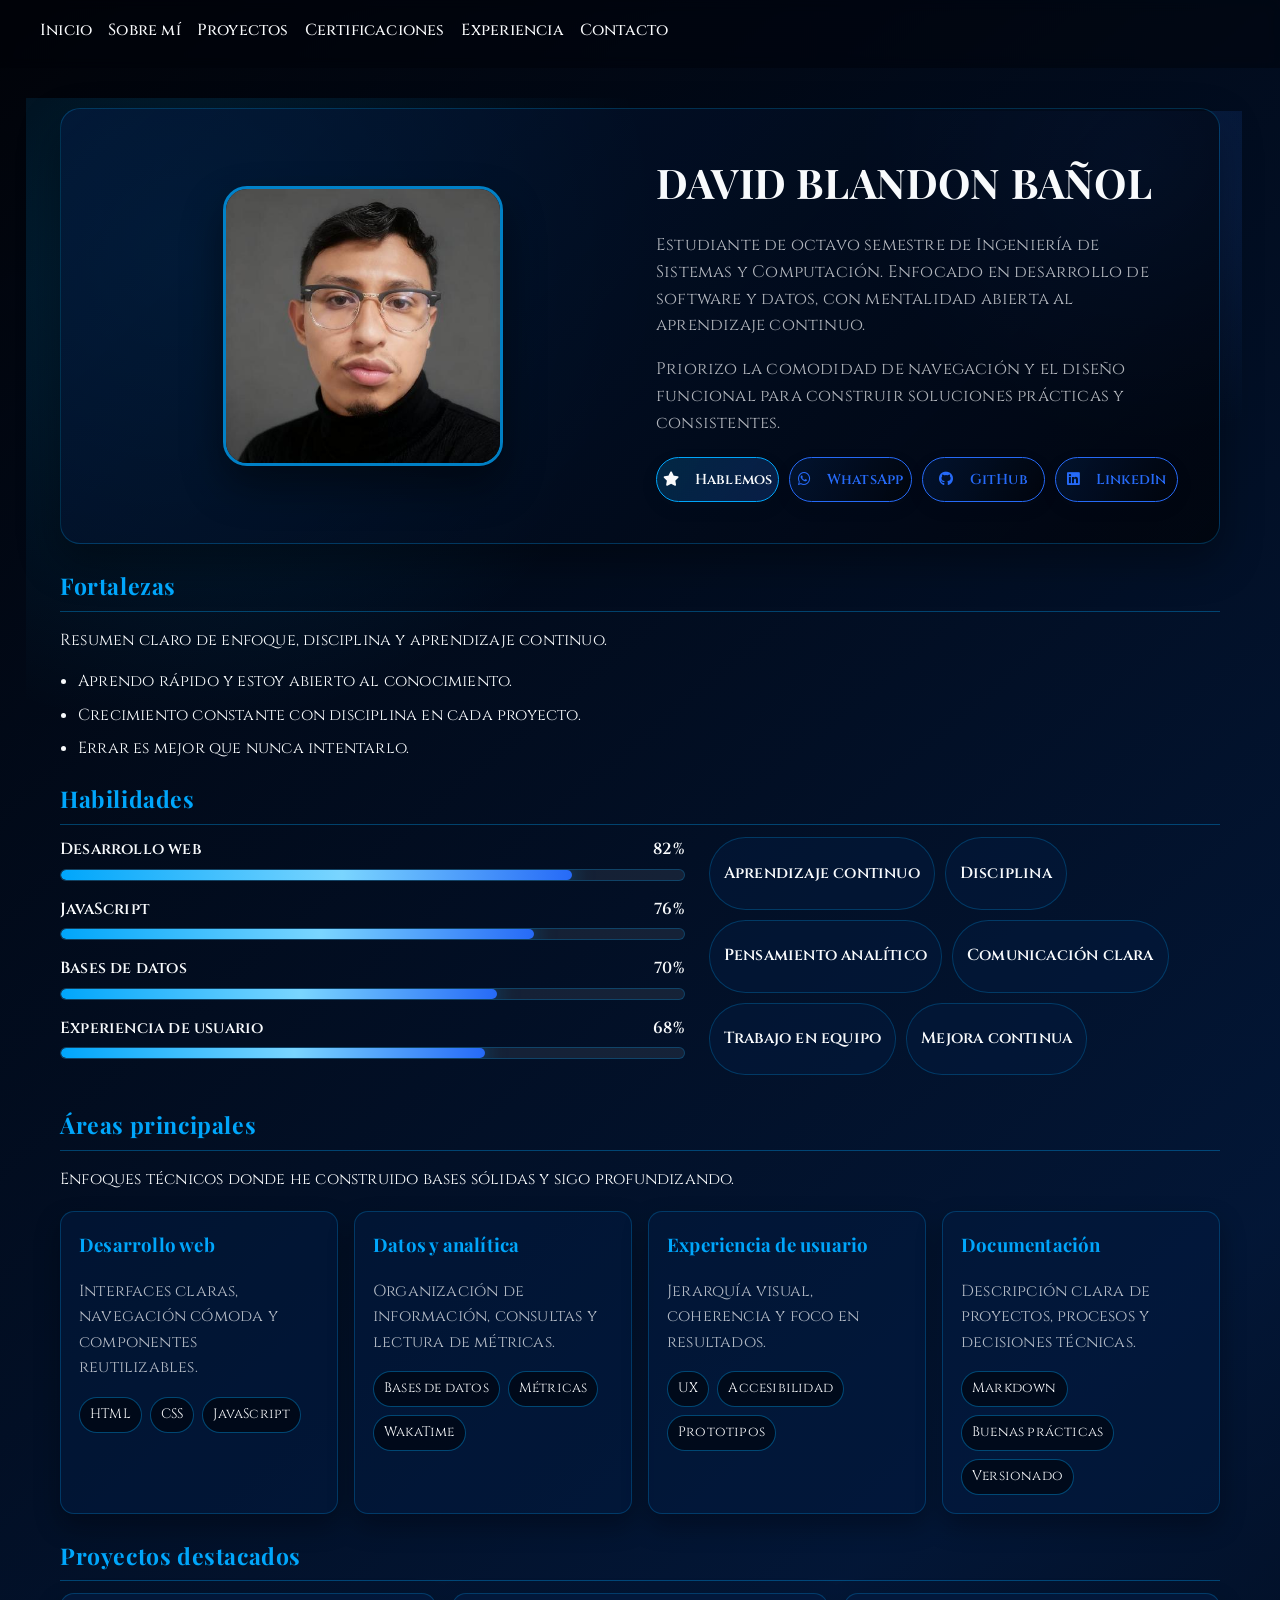
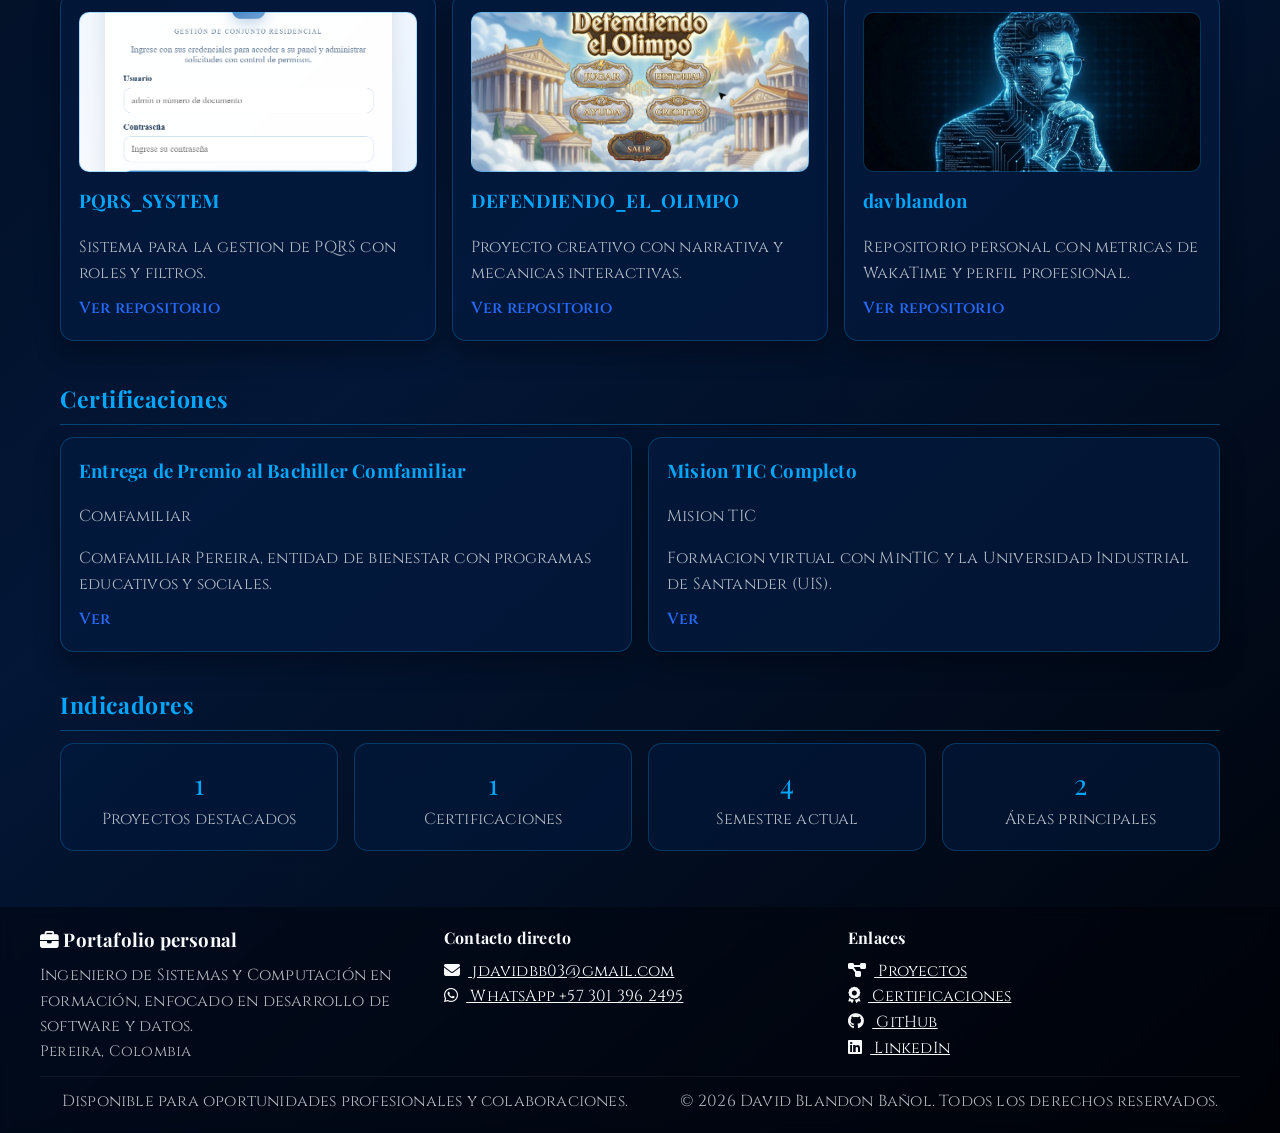
==== index.html @ 39296f5f "PORTAFOLIO_PERSONAL" ====
<!doctype html>
<html lang="es">
  <head>
    <meta charset="utf-8" />
    <meta name="viewport" content="width=device-width, initial-scale=1" />
    <title>Portafolio - Inicio</title>
    <link rel="stylesheet" href="css/tokens.css" />
    <link rel="stylesheet" href="css/main.css" />
    <link
      rel="stylesheet"
      href="https://cdnjs.cloudflare.com/ajax/libs/font-awesome/6.5.2/css/all.min.css"
    />
  </head>
  <body class="home">
    <header class="site-header">
      <nav class="site-nav">
        <a href="index.html">Inicio</a>
        <a href="about.html">Sobre mí</a>
        <a href="projects.html">Proyectos</a>
        <a href="certifications.html">Certificaciones</a>
        <a href="experience.html">Experiencia</a>
        <a href="contact.html">Contacto</a>
      </nav>
    </header>

    <main>
      <section class="hero reveal">
        <div class="hero-grid">
          <div class="hero-profile-block">
            <img src="assets/images/foto.jpg" alt="Foto de David Blandon Bañol" loading="lazy" />
          </div>
          <div>
            <h1>David Blandon Bañol</h1>
            <p>
              Estudiante de octavo semestre de Ingeniería de Sistemas y Computación.
              Enfocado en desarrollo de software y datos, con mentalidad abierta
              al aprendizaje continuo.
            </p>
            <p>
              Priorizo la comodidad de navegación y el diseño funcional para
              construir soluciones prácticas y consistentes.
            </p>
            <div class="hero-actions">
              <a class="btn" href="contact.html">
                <i class="fa-solid fa-star" aria-hidden="true"></i>
                Hablemos
              </a>
              <a class="btn btn-secondary" href="https://wa.me/573013962495" target="_blank" rel="noreferrer">
                <i class="fa-brands fa-whatsapp" aria-hidden="true"></i>
                WhatsApp
              </a>
              <a class="btn btn-secondary" href="https://github.com/davblandon" target="_blank" rel="noreferrer">
                <i class="fa-brands fa-github" aria-hidden="true"></i>
                GitHub
              </a>
              <a class="btn btn-secondary" href="https://www.linkedin.com/in/davblandon003/" target="_blank" rel="noreferrer">
                <i class="fa-brands fa-linkedin" aria-hidden="true"></i>
                LinkedIn
              </a>
            </div>
          </div>
        </div>
      </section>

      <section class="highlights reveal">
        <h2>Fortalezas</h2>
        <p>Resumen claro de enfoque, disciplina y aprendizaje continuo.</p>
        <ul class="highlights-list">
          <li>Aprendo rápido y estoy abierto al conocimiento.</li>
          <li>Crecimiento constante con disciplina en cada proyecto.</li>
          <li>Errar es mejor que nunca intentarlo.</li>
        </ul>
      </section>

      <section class="skills reveal">
        <h2>Habilidades</h2>
        <div class="skills-grid">
          <div>
            <div class="skill-bar" data-level="82">
              <div class="skill-label">
                <span>Desarrollo web</span>
                <span>82%</span>
              </div>
              <div class="skill-track"><span class="skill-fill"></span></div>
            </div>
            <div class="skill-bar" data-level="76">
              <div class="skill-label">
                <span>JavaScript</span>
                <span>76%</span>
              </div>
              <div class="skill-track"><span class="skill-fill"></span></div>
            </div>
            <div class="skill-bar" data-level="70">
              <div class="skill-label">
                <span>Bases de datos</span>
                <span>70%</span>
              </div>
              <div class="skill-track"><span class="skill-fill"></span></div>
            </div>
            <div class="skill-bar" data-level="68">
              <div class="skill-label">
                <span>Experiencia de usuario</span>
                <span>68%</span>
              </div>
              <div class="skill-track"><span class="skill-fill"></span></div>
            </div>
          </div>
          <div class="skill-tags">
            <span class="tag">Aprendizaje continuo</span>
            <span class="tag">Disciplina</span>
            <span class="tag">Pensamiento analítico</span>
            <span class="tag">Comunicación clara</span>
            <span class="tag">Trabajo en equipo</span>
            <span class="tag">Mejora continua</span>
          </div>
        </div>
      </section>

      <section class="areas reveal">
        <h2>Áreas principales</h2>
        <p>Enfoques técnicos donde he construido bases sólidas y sigo profundizando.</p>
        <div class="areas-grid">
          <article class="area-card">
            <h3>Desarrollo web</h3>
            <p>Interfaces claras, navegación cómoda y componentes reutilizables.</p>
            <div class="area-tags">
              <span>HTML</span>
              <span>CSS</span>
              <span>JavaScript</span>
            </div>
          </article>
          <article class="area-card">
            <h3>Datos y analítica</h3>
            <p>Organización de información, consultas y lectura de métricas.</p>
            <div class="area-tags">
              <span>Bases de datos</span>
              <span>Métricas</span>
              <span>WakaTime</span>
            </div>
          </article>
          <article class="area-card">
            <h3>Experiencia de usuario</h3>
            <p>Jerarquía visual, coherencia y foco en resultados.</p>
            <div class="area-tags">
              <span>UX</span>
              <span>Accesibilidad</span>
              <span>Prototipos</span>
            </div>
          </article>
          <article class="area-card">
            <h3>Documentación</h3>
            <p>Descripción clara de proyectos, procesos y decisiones técnicas.</p>
            <div class="area-tags">
              <span>Markdown</span>
              <span>Buenas prácticas</span>
              <span>Versionado</span>
            </div>
          </article>
        </div>
      </section>

      <section class="featured-projects reveal">
        <h2>Proyectos destacados</h2>
        <div id="featured-projects" class="cards-grid"></div>
      </section>

      <section class="featured-certs reveal">
        <h2>Certificaciones</h2>
        <div id="featured-certs" class="cards-grid"></div>
      </section>

      <section class="metrics reveal">
        <h2>Indicadores</h2>
        <div class="metrics-grid">
          <div class="metric">
            <span class="metric-value" data-target="3">0</span>
            <span class="metric-label">Proyectos destacados</span>
          </div>
          <div class="metric">
            <span class="metric-value" data-target="2">0</span>
            <span class="metric-label">Certificaciones</span>
          </div>
          <div class="metric">
            <span class="metric-value" data-target="8">0</span>
            <span class="metric-label">Semestre actual</span>
          </div>
          <div class="metric">
            <span class="metric-value" data-target="4">0</span>
            <span class="metric-label">Áreas principales</span>
          </div>
        </div>
      </section>
    </main>

    <footer class="site-footer">
      <div class="footer-grid">
        <div>
          <h3>
            <i class="fa-solid fa-briefcase" aria-hidden="true"></i>
            Portafolio personal
          </h3>
          <p>
            Ingeniero de Sistemas y Computación en formación, enfocado en
            desarrollo de software y datos.
          </p>
          <p class="footer-meta">Pereira, Colombia</p>
        </div>
        <div>
          <h4>Contacto directo</h4>
          <p>
            <a href="mailto:jdavidbb03@gmail.com">
              <i class="fa-solid fa-envelope" aria-hidden="true"></i>
              jdavidbb03@gmail.com
            </a>
          </p>
          <p>
            <a href="https://wa.me/573013962495" target="_blank" rel="noreferrer">
              <i class="fa-brands fa-whatsapp" aria-hidden="true"></i>
              WhatsApp +57 301 396 2495
            </a>
          </p>
        </div>
        <div>
          <h4>Enlaces</h4>
          <p>
            <a href="projects.html">
              <i class="fa-solid fa-diagram-project" aria-hidden="true"></i>
              Proyectos
            </a>
          </p>
          <p>
            <a href="certifications.html">
              <i class="fa-solid fa-award" aria-hidden="true"></i>
              Certificaciones
            </a>
          </p>
          <p>
            <a href="https://github.com/davblandon" target="_blank" rel="noreferrer">
              <i class="fa-brands fa-github" aria-hidden="true"></i>
              GitHub
            </a>
          </p>
          <p>
            <a href="https://www.linkedin.com/in/davblandon003/" target="_blank" rel="noreferrer">
              <i class="fa-brands fa-linkedin" aria-hidden="true"></i>
              LinkedIn
            </a>
          </p>
        </div>
      </div>
      <div class="footer-bottom">
        <p>Disponible para oportunidades profesionales y colaboraciones.</p>
        <p>© 2026 David Blandon Bañol. Todos los derechos reservados.</p>
      </div>
    </footer>

    <script src="js/main.js"></script>
    <script src="js/ui.js"></script>
  </body>
</html>
---- css/tokens.css ----
:root {
  --bg: #010309;
  --ink: #f8fafc;
  --ink-muted: rgba(248, 250, 252, 0.72);
  --accent: #00a6fb;
  --accent-2: #266af7;
  --card: rgba(3, 26, 63, 0.7);
  --border: rgba(0, 166, 251, 0.25);
  --font-sans: "Cinzel", "Georgia", serif;
  --font-display: "Playfair Display", "Times New Roman", serif;
  --radius: 14px;
  --shadow: 0 12px 30px rgba(31, 28, 26, 0.12);
  --shadow-soft: 0 6px 18px rgba(31, 28, 26, 0.08);
  --max-width: 1200px;
}
---- css/main.css ----
@import url("https://fonts.googleapis.com/css2?family=Cinzel:wght@400;500;600;700&family=Playfair+Display:wght@500;600;700&display=swap");

* {
  box-sizing: border-box;
}
body {
  margin: 0;
  background-color: var(--bg);
  background-image:
    radial-gradient(circle at 20% 20%, rgba(0, 166, 251, 0.18), transparent 55%),
    radial-gradient(circle at 80% 10%, rgba(38, 106, 247, 0.2), transparent 45%),
    linear-gradient(140deg, rgba(1, 3, 9, 0.9) 0%, rgba(3, 26, 63, 0.85) 60%, rgba(1, 3, 9, 0.9) 100%),
    url("../assets/images/background.png");
  background-repeat: no-repeat, no-repeat, no-repeat, no-repeat;
  background-size: 60vw 60vw, 40vw 40vw, cover, cover;
  background-attachment: scroll;
  background-blend-mode: screen, screen, normal, multiply;
  background-position: 5% 5%, 95% 5%, center, 50% var(--bg-offset, 0px);
  color: var(--ink);
  font-family: var(--font-sans);
  line-height: 1.6;
  letter-spacing: 0.2px;
  font-size: 16px;
}

a:hover {
  color: var(--accent-2);
}

a::after {
  content: "";
  position: absolute;
  left: 0;
  bottom: -3px;
  width: 100%;
  height: 2px;
  background: linear-gradient(90deg, var(--accent), var(--accent-2));
  transform: scaleX(0);
  transform-origin: left;
  transition: transform 0.25s ease;
}

a i,
.btn i {
  margin-right: 8px;
}

a:hover::after {
  transform: scaleX(1);
}

.site-header,
.site-footer {
  padding: 12px 20px;
  border-bottom: none;
  background: rgba(1, 3, 9, 0.45);
  backdrop-filter: blur(6px);
}

.site-footer {
  border-top: none;
  border-bottom: none;
}

.footer-grid {
  display: grid;
  grid-template-columns: repeat(auto-fit, minmax(220px, 1fr));
  gap: 12px;
  max-width: var(--max-width);
  margin: 0 auto 12px;
}

.footer-grid h3,
.footer-grid h4 {
  margin: 0 0 8px;
  font-family: var(--font-display);
  color: var(--ink);
}

.footer-grid p {
  margin: 0 0 8px;
  color: var(--ink-muted);
}

.footer-grid a {
  color: var(--ink);
}

.footer-meta {
  font-size: 0.95rem;
  color: var(--ink-muted);
}

.footer-bottom {
  border-top: 1px solid rgba(248,250,252,0.06);
  padding-top: 12px;
  display: flex;
  flex-wrap: wrap;
  justify-content: space-between;
  gap: 8px;
  max-width: var(--max-width);
  margin: 0 auto;
  color: var(--ink-muted);
}

.footer-bottom p {
  margin: 0;
}

.site-nav {
  display: flex;
  gap: 16px;
  flex-wrap: wrap;
  max-width: var(--max-width);
  margin: 0 auto;
}

.site-nav a {
  text-decoration: none;
  color: inherit;
  font-weight: 500;
  border-bottom: 2px solid transparent;
  padding-bottom: 4px;
}

/* language toggle removed - site in Spanish only */

.site-nav a:hover {
  border-bottom-color: var(--accent);
}

main {
  padding: 32px 20px 56px;
  max-width: var(--max-width);
  margin: 0 auto;
}

.hero {
  padding: 36px;
  border: 1px solid var(--border);
  border-radius: calc(var(--radius) + 6px);
  background: linear-gradient(135deg, rgba(3, 26, 63, 0.65) 0%, rgba(1, 3, 9, 0.75) 100%);
  box-shadow: 0 18px 40px rgba(0, 0, 0, 0.35);
}

.hero-grid {
  display: grid;
  grid-template-columns: minmax(0, 0.4fr) minmax(0, 0.6fr);
  gap: 28px;
  align-items: center;
}

.hero-profile-block {
  display: flex;
  justify-content: center;
}

.hero-profile-block img {
  width: min(280px, 80%);
  aspect-ratio: 1 / 1;
  border-radius: 24px;
  object-fit: cover;
  border: 3px solid rgba(0, 166, 251, 0.75);
  box-shadow: 0 20px 40px rgba(0, 0, 0, 0.45);
}

.hero h1 {
  font-family: var(--font-display);
  font-size: clamp(1.9rem, 3.2vw, 2.6rem);
  margin: 0 0 12px;
  text-transform: uppercase;
}

.hero p {
  max-width: 720px;
  font-size: 1.05rem;
  color: var(--ink-muted);
}

.hero-actions {
  margin-top: 20px;
  display: grid;
  grid-template-columns: repeat(4, minmax(0, 1fr));
  width: 100%;
  max-width: 100%;
  gap: 10px;
  align-items: center;
}

.btn {
  display: inline-flex;
  align-items: center;
  justify-content: center;
  gap: 8px;
  padding: 10px 14px;
  border: 1px solid var(--accent);
  border-radius: 999px;
  text-decoration: none;
  color: inherit;
  font-weight: 600;
  font-size: 0.9rem;
  box-shadow: var(--shadow-soft);
  background: linear-gradient(120deg, rgba(0, 166, 251, 0.18) 0%, rgba(38, 106, 247, 0.2) 100%);
  transition: transform 0.2s ease, box-shadow 0.2s ease, border-color 0.2s ease;
  position: relative;
  overflow: hidden;
  text-align: center;
}

.btn:hover {
  transform: translateY(-2px);
  box-shadow: 0 12px 30px rgba(0, 166, 251, 0.2);
  border-color: var(--accent-2);
}

.btn.btn-secondary {
  border-color: var(--accent-2);
  color: var(--accent-2);
  background: linear-gradient(120deg, rgba(3, 26, 63, 0.6) 0%, rgba(1, 3, 9, 0.7) 100%);
}

.btn .ripple {
  position: absolute;
  border-radius: 50%;
  transform: scale(0);
  animation: ripple 0.6s linear;
  background: rgba(0, 166, 251, 0.4);
  pointer-events: none;
}

@keyframes ripple {
  to {
    transform: scale(4);
    opacity: 0;
  }
}

.page-header h1,
.page-header h2,
section h2 {
  font-family: var(--font-display);
  letter-spacing: 0.6px;
  color: var(--accent);
}

section h2 {
  font-size: clamp(1.25rem, 1.8vw, 1.6rem);
  border-bottom: 1px solid rgba(0, 166, 251, 0.35);
  padding-bottom: 6px;
  margin-bottom: 12px;
}


.page-header {
  padding: 16px 0 8px;
  border-bottom: 1px solid var(--border);
  margin-bottom: 24px;
}

.highlights,
.featured-projects,
.featured-certs,
.projects-list,
.certs-list,
.about-body,
.contact-body {
  margin-top: 24px;
}

.contact-grid {
  display: grid;
  grid-template-columns: repeat(auto-fit, minmax(260px, 1fr));
  gap: 18px;
}

.contact-card h2 {
  margin-top: 0;
  font-family: var(--font-display);
  color: var(--accent);
}

.contact-lead {
  color: var(--ink-muted);
  margin-bottom: 14px;
}

.contact-list {
  margin: 0 0 16px;
  padding-left: 18px;
  color: var(--ink-muted);
}

.contact-list li {
  margin-bottom: 8px;
}

.contact-badges {
  display: flex;
  flex-wrap: wrap;
  gap: 10px;
}

.contact-actions {
  display: grid;
  gap: 10px;
  margin: 16px 0 12px;
}

.contact-note {
  margin: 0 0 10px;
  color: var(--ink-muted);
}

.contact-links {
  display: flex;
  flex-wrap: wrap;
  gap: 10px;
}

.contact-link {
  display: inline-flex;
  align-items: center;
  gap: 8px;
  padding: 8px 12px;
  border-radius: 999px;
  border: 1px solid var(--border);
  background: rgba(3, 26, 63, 0.5);
  color: var(--ink);
  font-weight: 600;
}

.contact-link::after {
  display: none;
}

.card {
  background: var(--card);
  border: 1px solid var(--border);
  border-radius: var(--radius);
  padding: 18px;
  box-shadow: 0 12px 24px rgba(1, 3, 9, 0.35);
  margin-bottom: 16px;
  transition: transform 0.2s ease, box-shadow 0.2s ease, border-color 0.2s ease;
  position: relative;
  overflow: hidden;
  transform-style: preserve-3d;
}

.card > * {
  position: relative;
  z-index: 1;
}

.card h3 {
  margin-top: 0;
  font-family: var(--font-display);
  color: var(--accent);
}

.card p {
  margin-bottom: 10px;
  color: var(--ink-muted);
}

.card a {
  color: var(--accent-2);
  text-decoration: none;
  font-weight: 600;
}

.card a:hover {
  text-decoration: underline;
}

.card:hover {
  transform: translateY(-4px) rotateX(1deg) rotateY(-1deg);
  box-shadow: 0 18px 32px rgba(0, 0, 0, 0.45);
  border-color: rgba(0, 166, 251, 0.5);
}

.card::after {
  content: "";
  position: absolute;
  inset: 0;
  background: radial-gradient(circle at top right, rgba(0, 166, 251, 0.22), transparent 55%);
  opacity: 0;
  transition: opacity 0.3s ease;
  z-index: 0;
  pointer-events: none;
}

.card:hover::after {
  opacity: 1;
}

.cards-grid {
  display: grid;
  grid-template-columns: repeat(auto-fit, minmax(240px, 1fr));
  gap: 16px;
  perspective: 1000px;
}

.reveal {
  /* Visible by default so content is accessible if JS/animations are disabled */
  opacity: 1;
  transform: none;
}

/* When JS wants to animate a reveal, set data-reveal="true" on the element */
.reveal[data-reveal="true"] {
  opacity: 0;
  transform: translateY(16px);
  animation: fade-up 0.8s ease forwards;
  animation-delay: var(--reveal-delay, 0s);
}

@keyframes fade-up {
  from {
    opacity: 0;
    transform: translateY(16px);
  }
  to {
    opacity: 1;
    transform: translateY(0);
  }
}

.site-footer p {
  max-width: var(--max-width);
  margin: 0 auto;
}

.highlights-list {
  margin: 12px 0 0;
  padding-left: 18px;
}

.highlights-list li {
  margin-bottom: 8px;
}

.skills-grid {
  display: grid;
  grid-template-columns: minmax(0, 1.1fr) minmax(0, 0.9fr);
  gap: 24px;
}

.skill-bar {
  margin-bottom: 16px;
}

.skill-label {
  display: flex;
  justify-content: space-between;
  align-items: center;
  font-weight: 600;
  margin-bottom: 6px;
}

.skill-track {
  height: 12px;
  background: rgba(248, 250, 252, 0.08);
  border-radius: 999px;
  overflow: hidden;
  border: 1px solid var(--border);
}

.skill-fill {
  display: block;
  height: 100%;
  width: 0;
  background: linear-gradient(90deg, #00a6fb 0%, #7ad5ff 55%, #266af7 100%);
  border-radius: 999px;
  transition: width 1.2s ease;
  box-shadow: 0 0 22px rgba(0, 166, 251, 0.65);
}

.skill-tags {
  display: flex;
  flex-wrap: wrap;
  gap: 10px;
}

.tag {
  display: inline-flex;
  align-items: center;
  justify-content: center;
  padding: 8px 14px;
  border-radius: 999px;
  border: 1px solid var(--border);
  background: rgba(3, 26, 63, 0.5);
  color: var(--ink);
  font-weight: 600;
  text-align: center;
  transition: transform 0.2s ease, box-shadow 0.2s ease, border-color 0.2s ease;
}

.tag:hover {
  transform: translateY(-2px);
  box-shadow: 0 10px 24px rgba(0, 166, 251, 0.2);
  border-color: rgba(0, 166, 251, 0.6);
}

.metrics-grid {
  display: grid;
  grid-template-columns: repeat(auto-fit, minmax(160px, 1fr));
  gap: 16px;
}

.metrics-note {
  margin-top: 12px;
  color: var(--ink-muted);
}

.areas {
  margin-top: 32px;
}

.timeline {
  position: relative;
  margin-top: 24px;
  padding-left: 28px;
}

.timeline-line {
  position: absolute;
  left: 10px;
  top: 6px;
  bottom: 6px;
  width: 2px;
  background: linear-gradient(180deg, rgba(0, 166, 251, 0.6), rgba(38, 106, 247, 0.2));
}

.timeline-item {
  position: relative;
  margin-bottom: 22px;
}

.timeline-dot {
  position: absolute;
  left: -2px;
  top: 10px;
  width: 14px;
  height: 14px;
  border-radius: 50%;
  background: var(--accent);
  box-shadow: 0 0 12px rgba(0, 166, 251, 0.6);
  border: 2px solid rgba(1, 3, 9, 0.8);
}

.timeline-content {
  border: 1px solid var(--border);
  border-radius: var(--radius);
  padding: 18px;
  background: rgba(3, 26, 63, 0.6);
  box-shadow: 0 12px 24px rgba(1, 3, 9, 0.35);
}

.timeline-content h3 {
  margin-top: 0;
  color: var(--accent);
  font-family: var(--font-display);
}

.timeline-meta {
  color: var(--ink-muted);
  margin-top: -6px;
  margin-bottom: 12px;
  font-size: 0.95rem;
}

.timeline-content ul {
  margin: 0;
  padding-left: 18px;
  color: var(--ink-muted);
}

.timeline-content li {
  margin-bottom: 8px;
}

.areas-grid {
  display: grid;
  grid-template-columns: repeat(auto-fit, minmax(220px, 1fr));
  gap: 16px;
  margin-top: 18px;
}

.area-card {
  border: 1px solid var(--border);
  border-radius: var(--radius);
  padding: 18px;
  background: rgba(3, 26, 63, 0.6);
  box-shadow: 0 12px 24px rgba(1, 3, 9, 0.35);
}

.area-card h3 {
  margin-top: 0;
  color: var(--accent);
  font-family: var(--font-display);
}

.area-card p {
  color: var(--ink-muted);
}

.area-tags {
  display: flex;
  flex-wrap: wrap;
  gap: 8px;
  margin-top: 12px;
}

.area-tags span {
  padding: 6px 10px;
  border-radius: 999px;
  border: 1px solid rgba(0, 166, 251, 0.4);
  background: rgba(1, 3, 9, 0.6);
  font-size: 0.85rem;
}

.metric {
  text-align: center;
  padding: 18px;
  border-radius: var(--radius);
  border: 1px solid var(--border);
  background: rgba(3, 26, 63, 0.6);
}

.metric-value {
  display: block;
  font-size: 1.75rem;
  font-family: var(--font-display);
  color: var(--accent);
}

.metric-label {
  color: var(--ink-muted);
}

.card-media {
  height: 160px;
  border-radius: calc(var(--radius) - 4px);
  background-size: cover;
  background-position: center;
  margin-bottom: 14px;
  transform: scale(1);
  transition: transform 0.5s ease;
  border: 1px solid rgba(0, 166, 251, 0.3);
}

.about-grid {
  display: grid;
  grid-template-columns: minmax(0, 0.35fr) minmax(0, 0.65fr);
  gap: 24px;
  align-items: start;
}

.about-profile img {
  width: 100%;
  max-width: 240px;
  border-radius: var(--radius);
  object-fit: cover;
  border: 1px solid var(--border);
  box-shadow: 0 14px 28px rgba(0, 0, 0, 0.35);
}

.card:hover .card-media {
  transform: scale(1.05);
}

/* Responsive improvements: fluid containers, images and extra breakpoints */

img,
picture,
video,
svg {
  max-width: 100%;
  height: auto;
  display: block;
}

:root {
  --page-padding-vertical: clamp(16px, 3.5vw, 40px);
  --page-padding-horizontal: clamp(8px, 3vw, 20px);
}

main {
  padding: var(--page-padding-vertical) var(--page-padding-horizontal) calc(var(--page-padding-vertical) * 1.4);
}

.site-header,
.site-footer {
  padding: clamp(10px, 2vw, 18px) clamp(12px, 3.5vw, 28px);
}

.hero {
  padding: clamp(18px, 3.2vw, 48px);
}

.hero-grid {
  grid-template-columns: repeat(auto-fit, minmax(260px, 1fr));
  gap: clamp(12px, 2.6vw, 32px);
}

.hero-profile-block img {
  width: clamp(120px, 28vw, 280px);
}

.hero-actions {
  grid-template-columns: repeat(auto-fit, minmax(120px, 1fr));
}

.btn {
  white-space: nowrap;
  min-width: 0;
}

/* Tablet breakpoint */
@media (max-width: 1024px) {
  :root {
    --max-width: 920px;
  }

  .page-header {
    margin-bottom: 18px;
  }

  .about-grid,
  .skills-grid {
    grid-template-columns: 1fr;
  }
}

@media (min-width: 1440px) {
  :root {
    --max-width: 1280px;
  }
}

/* Small phones */
@media (max-width: 420px) {
  body {
    background-size: 140vw 140vw, 120vw 120vw, cover, cover;
    background-position: 50% -10%, 50% -20%, center, 50% var(--bg-offset, 0px);
  }

  .footer-bottom {
    flex-direction: column;
    gap: 6px;
    text-align: center;
  }
}

@media (max-width: 720px) {
  .site-nav {
    gap: 12px;
  }

  .btn {
    width: 100%;
    text-align: center;
  }

  .hero-actions {
    grid-template-columns: 1fr;
  }

  .hero-grid {
    grid-template-columns: 1fr;
  }

  .hero-profile-block img {
    width: min(220px, 70%);
  }

  .skills-grid {
    grid-template-columns: 1fr;
  }

  .about-grid {
    grid-template-columns: 1fr;
  }
}
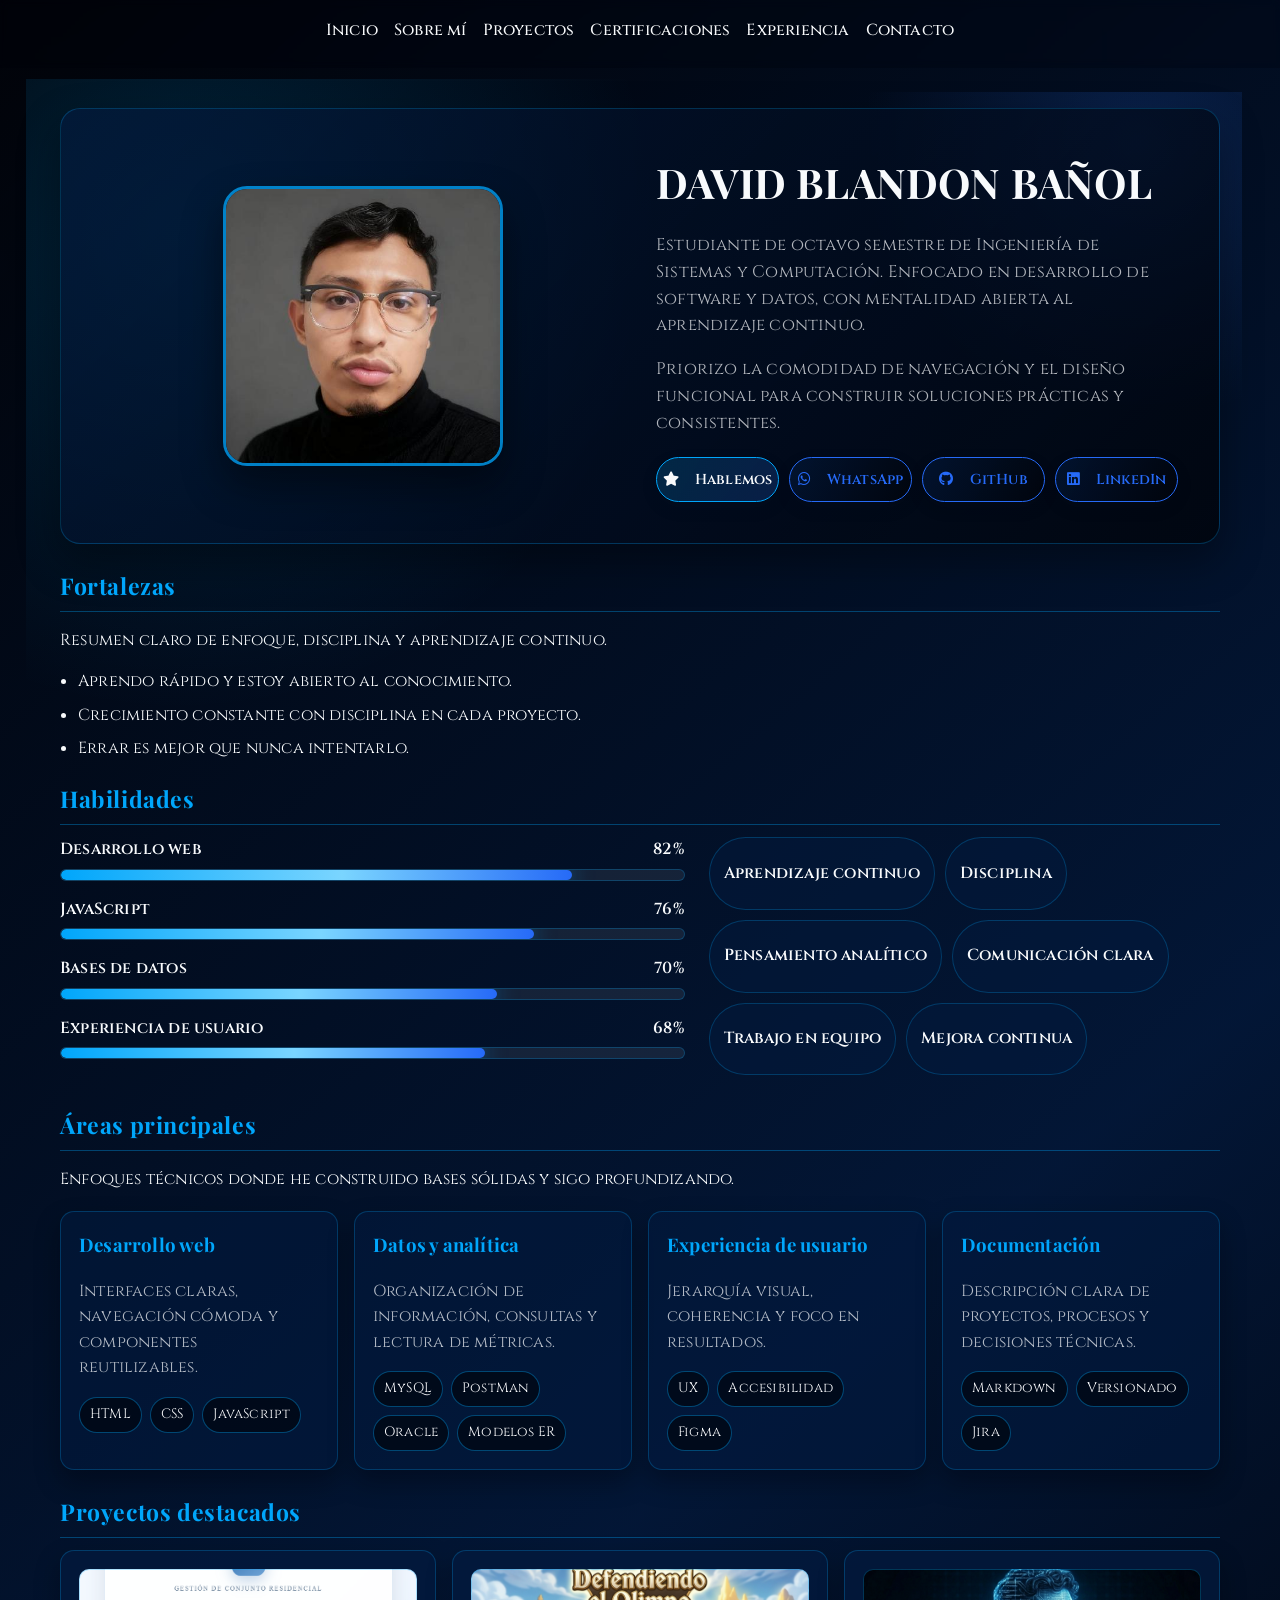
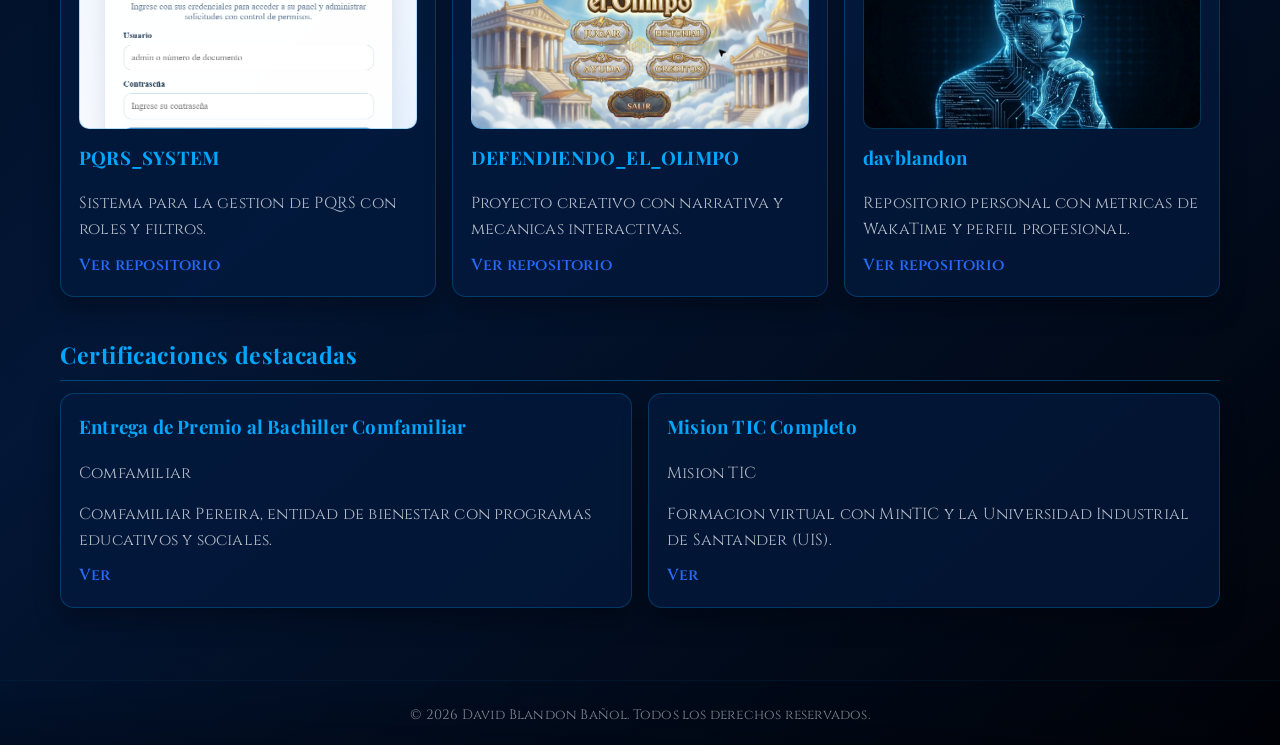
==== commit 6cb24619: "Version 1.1 (ACTUALIZACIÓN DE CERTIFICADOS Y AJUSTES DE INTERFAZ)" ====
--- a/index.html
+++ b/index.html
@@ -133,9 +133,10 @@
             <h3>Datos y analítica</h3>
             <p>Organización de información, consultas y lectura de métricas.</p>
             <div class="area-tags">
-              <span>Bases de datos</span>
-              <span>Métricas</span>
-              <span>WakaTime</span>
+              <span>MySQL</span>
+              <span>PostMan</span>
+              <span>Oracle</span>
+              <span>Modelos ER</span>
             </div>
           </article>
           <article class="area-card">
@@ -144,7 +145,7 @@
             <div class="area-tags">
               <span>UX</span>
               <span>Accesibilidad</span>
-              <span>Prototipos</span>
+              <span>Figma</span>
             </div>
           </article>
           <article class="area-card">
@@ -152,8 +153,8 @@
             <p>Descripción clara de proyectos, procesos y decisiones técnicas.</p>
             <div class="area-tags">
               <span>Markdown</span>
-              <span>Buenas prácticas</span>
               <span>Versionado</span>
+              <span>Jira</span>
             </div>
           </article>
         </div>
@@ -165,91 +166,14 @@
       </section>
 
       <section class="featured-certs reveal">
-        <h2>Certificaciones</h2>
+        <h2>Certificaciones destacadas</h2>
         <div id="featured-certs" class="cards-grid"></div>
       </section>
 
-      <section class="metrics reveal">
-        <h2>Indicadores</h2>
-        <div class="metrics-grid">
-          <div class="metric">
-            <span class="metric-value" data-target="3">0</span>
-            <span class="metric-label">Proyectos destacados</span>
-          </div>
-          <div class="metric">
-            <span class="metric-value" data-target="2">0</span>
-            <span class="metric-label">Certificaciones</span>
-          </div>
-          <div class="metric">
-            <span class="metric-value" data-target="8">0</span>
-            <span class="metric-label">Semestre actual</span>
-          </div>
-          <div class="metric">
-            <span class="metric-value" data-target="4">0</span>
-            <span class="metric-label">Áreas principales</span>
-          </div>
-        </div>
-      </section>
     </main>
 
     <footer class="site-footer">
-      <div class="footer-grid">
-        <div>
-          <h3>
-            <i class="fa-solid fa-briefcase" aria-hidden="true"></i>
-            Portafolio personal
-          </h3>
-          <p>
-            Ingeniero de Sistemas y Computación en formación, enfocado en
-            desarrollo de software y datos.
-          </p>
-          <p class="footer-meta">Pereira, Colombia</p>
-        </div>
-        <div>
-          <h4>Contacto directo</h4>
-          <p>
-            <a href="mailto:jdavidbb03@gmail.com">
-              <i class="fa-solid fa-envelope" aria-hidden="true"></i>
-              jdavidbb03@gmail.com
-            </a>
-          </p>
-          <p>
-            <a href="https://wa.me/573013962495" target="_blank" rel="noreferrer">
-              <i class="fa-brands fa-whatsapp" aria-hidden="true"></i>
-              WhatsApp +57 301 396 2495
-            </a>
-          </p>
-        </div>
-        <div>
-          <h4>Enlaces</h4>
-          <p>
-            <a href="projects.html">
-              <i class="fa-solid fa-diagram-project" aria-hidden="true"></i>
-              Proyectos
-            </a>
-          </p>
-          <p>
-            <a href="certifications.html">
-              <i class="fa-solid fa-award" aria-hidden="true"></i>
-              Certificaciones
-            </a>
-          </p>
-          <p>
-            <a href="https://github.com/davblandon" target="_blank" rel="noreferrer">
-              <i class="fa-brands fa-github" aria-hidden="true"></i>
-              GitHub
-            </a>
-          </p>
-          <p>
-            <a href="https://www.linkedin.com/in/davblandon003/" target="_blank" rel="noreferrer">
-              <i class="fa-brands fa-linkedin" aria-hidden="true"></i>
-              LinkedIn
-            </a>
-          </p>
-        </div>
-      </div>
-      <div class="footer-bottom">
-        <p>Disponible para oportunidades profesionales y colaboraciones.</p>
+      <div class="footer-bottom footer-single">
         <p>© 2026 David Blandon Bañol. Todos los derechos reservados.</p>
       </div>
     </footer>
--- a/css/main.css
+++ b/css/main.css
@@ -51,56 +51,75 @@
 
 .site-header,
 .site-footer {
-  padding: 12px 20px;
+  padding: 10px 20px;
   border-bottom: none;
-  background: rgba(1, 3, 9, 0.45);
-  backdrop-filter: blur(6px);
+  background: rgba(1, 3, 9, 0.22);
+  backdrop-filter: blur(4px);
+}
+
+.site-header {
+  position: sticky;
+  top: 0;
+  z-index: 1000;
 }
 
 .site-footer {
-  border-top: none;
+  border-top: 1px solid rgba(0, 166, 251, 0.08);
   border-bottom: none;
+  background: linear-gradient(180deg, rgba(1, 3, 9, 0) 0%, rgba(1, 3, 9, 0.22) 100%);
+  backdrop-filter: blur(1px);
+  padding: 14px 20px 12px;
 }
 
 .footer-grid {
   display: grid;
   grid-template-columns: repeat(auto-fit, minmax(220px, 1fr));
-  gap: 12px;
+  gap: 10px;
   max-width: var(--max-width);
-  margin: 0 auto 12px;
+  margin: 0 auto 8px;
 }
 
 .footer-grid h3,
 .footer-grid h4 {
-  margin: 0 0 8px;
+  margin: 0 0 6px;
   font-family: var(--font-display);
-  color: var(--ink);
+  color: rgba(248, 250, 252, 0.82);
 }
 
 .footer-grid p {
-  margin: 0 0 8px;
-  color: var(--ink-muted);
+  margin: 0 0 6px;
+  color: rgba(248, 250, 252, 0.6);
 }
 
 .footer-grid a {
-  color: var(--ink);
+  color: rgba(248, 250, 252, 0.8);
 }
 
 .footer-meta {
-  font-size: 0.95rem;
-  color: var(--ink-muted);
+  font-size: 0.9rem;
+  color: rgba(248, 250, 252, 0.54);
 }
 
 .footer-bottom {
-  border-top: 1px solid rgba(248,250,252,0.06);
-  padding-top: 12px;
+  border-top: none;
+  padding-top: 6px;
   display: flex;
   flex-wrap: wrap;
   justify-content: space-between;
   gap: 8px;
   max-width: var(--max-width);
   margin: 0 auto;
-  color: var(--ink-muted);
+  color: rgba(248, 250, 252, 0.52);
+  font-size: 0.85rem;
+}
+
+.site-footer a::after {
+  display: none;
+}
+
+.footer-bottom.footer-single {
+  justify-content: center;
+  text-align: center;
 }
 
 .footer-bottom p {
@@ -113,6 +132,7 @@
   flex-wrap: wrap;
   max-width: var(--max-width);
   margin: 0 auto;
+  justify-content: center;
 }
 
 .site-nav a {
@@ -400,6 +420,88 @@
   perspective: 1000px;
 }
 
+.certs-timeline {
+  position: relative;
+  display: grid;
+  gap: 22px;
+  padding: 8px 0 24px;
+}
+
+.certs-timeline::before {
+  content: "";
+  position: absolute;
+  left: 50%;
+  top: 0;
+  bottom: 0;
+  width: 2px;
+  background: linear-gradient(180deg, rgba(0, 166, 251, 0.2), rgba(0, 166, 251, 0.5), rgba(0, 166, 251, 0.2));
+  transform: translateX(-50%);
+}
+
+.cert-item {
+  position: relative;
+  display: grid;
+  grid-template-columns: 1fr 80px 1fr;
+  align-items: start;
+}
+
+.cert-item::before {
+  content: "";
+  position: absolute;
+  left: 50%;
+  top: 26px;
+  width: 12px;
+  height: 12px;
+  border-radius: 50%;
+  background: var(--accent);
+  box-shadow: 0 0 12px rgba(0, 166, 251, 0.6);
+  transform: translate(-50%, -50%);
+  border: 2px solid rgba(1, 3, 9, 0.8);
+}
+
+.cert-card {
+  max-width: 520px;
+}
+
+.cert-issuer {
+  font-weight: 600;
+  color: rgba(248, 250, 252, 0.75);
+}
+
+.cert-item.cert-left .cert-card {
+  grid-column: 1;
+  justify-self: end;
+}
+
+.cert-item.cert-right .cert-card {
+  grid-column: 3;
+  justify-self: start;
+}
+
+@media (max-width: 900px) {
+  .certs-timeline::before {
+    left: 20px;
+    transform: none;
+  }
+
+  .cert-item {
+    grid-template-columns: 1fr;
+    padding-left: 40px;
+  }
+
+  .cert-item::before {
+    left: 20px;
+    transform: translate(-50%, -50%);
+  }
+
+  .cert-item.cert-left .cert-card,
+  .cert-item.cert-right .cert-card {
+    grid-column: 1;
+    justify-self: start;
+    max-width: 100%;
+  }
+}
+
 .reveal {
   /* Visible by default so content is accessible if JS/animations are disabled */
   opacity: 1;
@@ -658,7 +760,8 @@
 
 .about-profile img {
   width: 100%;
-  max-width: 240px;
+  max-width: 320px;
+  aspect-ratio: 4 / 5;
   border-radius: var(--radius);
   object-fit: cover;
   border: 1px solid var(--border);
